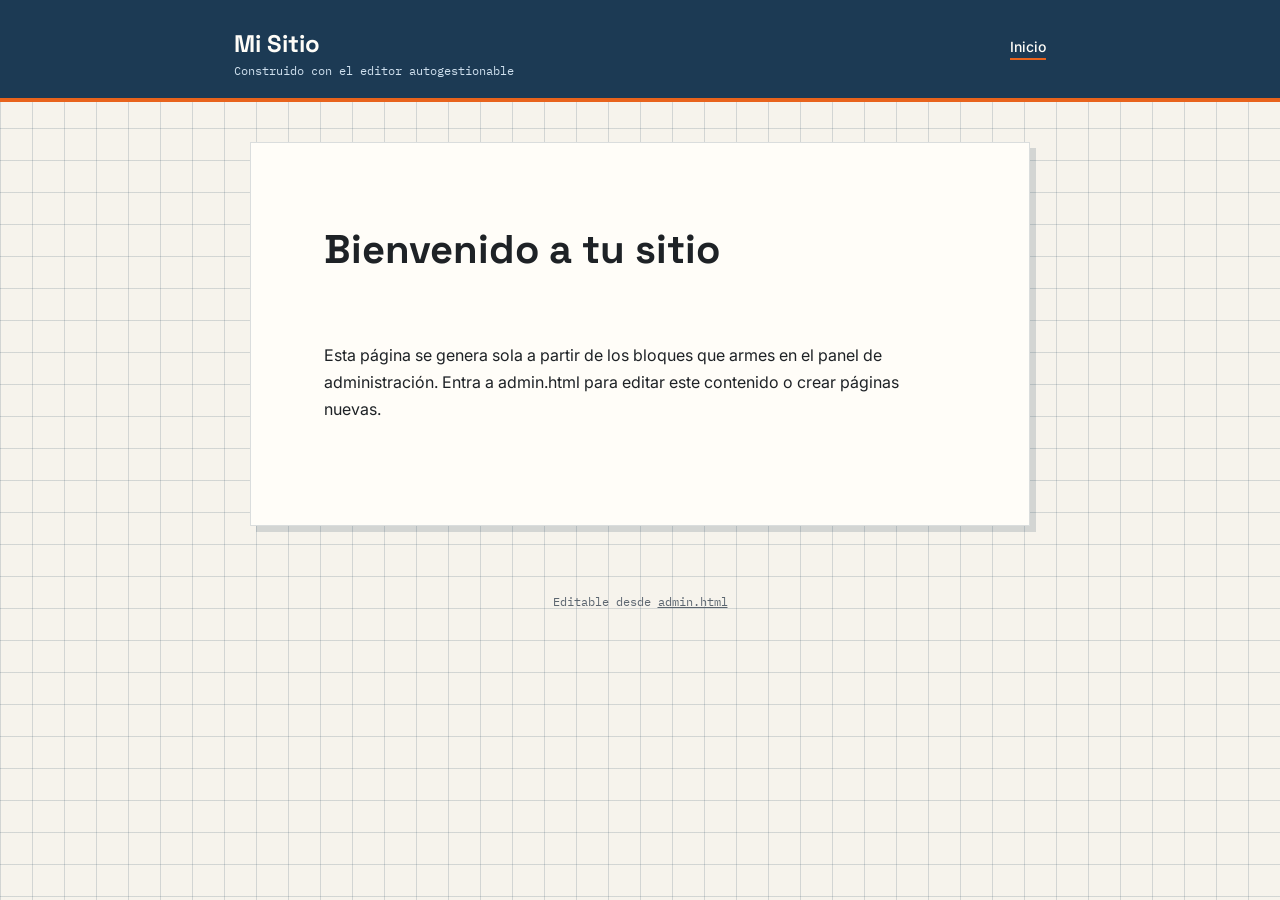
==== builder/index.html @ d3726701 "Creacion de proyecto pagina auto gestionable" ====
<!doctype html>
<html lang="es">
<head>
  <meta charset="UTF-8" />
  <meta name="viewport" content="width=device-width, initial-scale=1.0" />
  <title>Mi Sitio</title>
  <link rel="stylesheet" href="css/style.css" />
</head>
<body>
  <header class="encabezado-sitio">
    <div class="contenedor">
      <div>
        <p class="nombre-sitio" id="nombre-sitio">Mi Sitio</p>
        <p class="slogan-sitio" id="slogan-sitio"></p>
      </div>
      <nav>
        <ul class="nav-sitio" id="nav-sitio"></ul>
      </nav>
    </div>
  </header>

  <main class="pagina" id="contenido-pagina">
    <!-- Aquí se inyectan los bloques de la página actual -->
  </main>

  <p class="pie-sitio">Editable desde <a href="admin.html">admin.html</a></p>

  <script src="js/store.js"></script>
  <script src="js/render.js"></script>
  <script src="js/site.js"></script>
</body>
</html>
---- builder/css/style.css ----
/* ============================================================
   style.css
   Concepto: "mesa de dibujo / plano de construcción". El sitio
   se arma a partir de bloques, así que la estética juega con
   la idea de un plano técnico: papel, líneas de cuadrícula,
   marcas de medición y un acento tipo "naranja de obra".
   ============================================================ */

@import url("https://fonts.googleapis.com/css2?family=Space+Grotesk:wght@500;600;700&family=Inter:wght@400;500;600&family=IBM+Plex+Mono:wght@400;500&display=swap");

:root {
  --papel: #f6f3ec;
  --papel-oscuro: #ece7da;
  --plano: #1c3a54;
  --plano-claro: #2d5578;
  --tinta: #1e2226;
  --tinta-suave: #5c6670;
  --acento: #e8631c;
  --acento-oscuro: #c34f12;
  --linea: rgba(28, 58, 84, 0.16);
  --blanco: #fffdf8;

  --fuente-display: "Space Grotesk", "Segoe UI", sans-serif;
  --fuente-cuerpo: "Inter", "Segoe UI", sans-serif;
  --fuente-mono: "IBM Plex Mono", ui-monospace, monospace;
}

* {
  box-sizing: border-box;
}

html {
  scroll-behavior: smooth;
}

body {
  margin: 0;
  font-family: var(--fuente-cuerpo);
  color: var(--tinta);
  background:
    linear-gradient(90deg, var(--linea) 1px, transparent 1px) 0 0 / 32px 32px,
    linear-gradient(var(--linea) 1px, transparent 1px) 0 0 / 32px 32px,
    var(--papel);
}

a {
  color: inherit;
}

:focus-visible {
  outline: 2px solid var(--acento);
  outline-offset: 2px;
}

/* ---------- Utilidades ---------- */

.contenedor {
  max-width: 860px;
  margin: 0 auto;
  padding: 0 24px;
}

.etiqueta-tecnica {
  font-family: var(--fuente-mono);
  font-size: 12px;
  letter-spacing: 0.08em;
  text-transform: uppercase;
  color: var(--tinta-suave);
}

/* ============================================================
   SITIO PÚBLICO (index.html)
   ============================================================ */

.encabezado-sitio {
  background: var(--plano);
  color: var(--blanco);
  border-bottom: 4px solid var(--acento);
}

.encabezado-sitio .contenedor {
  display: flex;
  flex-wrap: wrap;
  align-items: baseline;
  justify-content: space-between;
  gap: 16px;
  padding-top: 28px;
  padding-bottom: 20px;
}

.nombre-sitio {
  font-family: var(--fuente-display);
  font-size: 24px;
  font-weight: 700;
  margin: 0;
}

.slogan-sitio {
  font-family: var(--fuente-mono);
  font-size: 12px;
  color: #cfe0ee;
  margin: 4px 0 0;
}

.nav-sitio {
  display: flex;
  flex-wrap: wrap;
  gap: 4px 18px;
  list-style: none;
  margin: 0;
  padding: 0;
}

.nav-sitio a {
  text-decoration: none;
  font-size: 14px;
  font-weight: 500;
  color: #dce8f2;
  padding-bottom: 3px;
  border-bottom: 2px solid transparent;
  transition: border-color 0.15s ease, color 0.15s ease;
}

.nav-sitio a:hover,
.nav-sitio a.activo {
  color: var(--blanco);
  border-bottom-color: var(--acento);
}

main.pagina {
  background: var(--blanco);
  border: 1px solid var(--linea);
  margin: 40px auto;
  padding: 48px 56px;
  max-width: 780px;
  box-shadow: 6px 6px 0 var(--linea);
}

@media (max-width: 640px) {
  main.pagina {
    padding: 32px 22px;
    margin: 24px 16px;
  }
}

.pie-sitio {
  text-align: center;
  padding: 28px 0 48px;
  font-family: var(--fuente-mono);
  font-size: 12px;
  color: var(--tinta-suave);
}

/* Bloques de contenido dentro de una página */

.bloque-titulo {
  font-family: var(--fuente-display);
  line-height: 1.2;
  margin: 0 0 16px;
}
h1.bloque-titulo {
  font-size: 40px;
}
h2.bloque-titulo {
  font-size: 28px;
  margin-top: 40px;
}
h3.bloque-titulo {
  font-size: 20px;
  margin-top: 32px;
}

.bloque-parrafo {
  font-size: 16px;
  line-height: 1.7;
  color: var(--tinta);
  margin: 0 0 18px;
}

.bloque-imagen {
  display: block;
  width: 100%;
  height: auto;
  border: 1px solid var(--linea);
  margin: 20px 0;
}
.bloque-imagen--vacia {
  padding: 40px;
  text-align: center;
  font-family: var(--fuente-mono);
  font-size: 13px;
  color: var(--tinta-suave);
  background: var(--papel-oscuro);
}

.bloque-boton {
  display: inline-block;
  background: var(--acento);
  color: var(--blanco);
  text-decoration: none;
  font-weight: 600;
  font-size: 14px;
  padding: 12px 22px;
  margin: 6px 0 20px;
  transition: background 0.15s ease;
}
.bloque-boton:hover {
  background: var(--acento-oscuro);
}

.bloque-separador {
  border: none;
  border-top: 2px dashed var(--linea);
  margin: 32px 0;
}

.bloque-lista {
  margin: 0 0 18px;
  padding-left: 22px;
  line-height: 1.8;
}

.bloque-video {
  margin: 22px 0 20px;
}

.bloque-video__marco {
  position: relative;
  overflow: hidden;
  border: 1px solid var(--linea);
  background: var(--papel-oscuro);
  aspect-ratio: 16 / 9;
  margin-bottom: 10px;
}

.bloque-video__iframe {
  width: 100%;
  height: 100%;
  border: 0;
}

.bloque-video__titulo,
.bloque-video__descripcion,
.bloque-formulario__texto {
  margin: 0 0 8px;
  color: var(--tinta-suave);
}

.bloque-galeria {
  display: grid;
  grid-template-columns: repeat(auto-fit, minmax(140px, 1fr));
  gap: 12px;
  margin: 20px 0;
}

.bloque-galeria__item {
  width: 100%;
  height: 140px;
  object-fit: cover;
  border: 1px solid var(--linea);
}

.bloque-formulario {
  border: 1px solid var(--linea);
  padding: 18px;
  background: var(--papel);
  margin: 20px 0;
}

.bloque-formulario__titulo {
  margin: 0 0 8px;
  font-family: var(--fuente-display);
  font-size: 22px;
}

.bloque-formulario__campo {
  display: flex;
  flex-direction: column;
  gap: 6px;
  margin-bottom: 12px;
  font-size: 14px;
}

.bloque-formulario__campo input,
.bloque-formulario__campo textarea {
  width: 100%;
  padding: 10px 12px;
  border: 1px solid var(--linea);
  font-family: var(--fuente-cuerpo);
  font-size: 14px;
}

.bloque-formulario__campo textarea {
  min-height: 90px;
  resize: vertical;
}

.bloque-formulario__boton {
  border: none;
  margin-top: 4px;
}

.bloque-wrapper {
  display: block;
  margin: 18px 0;
  padding: 16px;
  border: 1px solid transparent;
  border-radius: 8px;
}

.bloque-wrapper--ancho {
  max-width: 100%;
}

.bloque-wrapper--completo {
  width: 100%;
}

.bloque-cita {
  margin: 18px 0;
  padding: 18px 20px;
  border-left: 4px solid var(--acento);
  background: var(--papel);
  font-family: var(--fuente-display);
  font-size: 18px;
}

.bloque-hero {
  display: grid;
  grid-template-columns: 1.2fr 0.8fr;
  gap: 20px;
  align-items: center;
  padding: 24px;
  border: 1px solid var(--linea);
  background: var(--papel);
  margin: 18px 0;
}

.bloque-hero__contenido h2 {
  font-family: var(--fuente-display);
  font-size: 28px;
  margin: 0 0 10px;
}

.bloque-hero__contenido p {
  margin: 0 0 12px;
  line-height: 1.6;
}

.bloque-hero__imagen {
  width: 100%;
  height: 220px;
  object-fit: cover;
  border: 1px solid var(--linea);
}

.bloque-cards {
  display: grid;
  grid-template-columns: repeat(auto-fit, minmax(180px, 1fr));
  gap: 12px;
  margin: 18px 0;
}

.bloque-card {
  padding: 16px;
  border: 1px solid var(--linea);
  background: var(--papel);
}

.bloque-card h3 {
  margin: 0 0 8px;
  font-family: var(--fuente-display);
  font-size: 18px;
}

.bloque-card p {
  margin: 0 0 8px;
  line-height: 1.5;
}

.bloque-card a {
  color: var(--acento);
  font-weight: 600;
}

.bloque-testimonios {
  display: grid;
  grid-template-columns: repeat(auto-fit, minmax(220px, 1fr));
  gap: 12px;
  margin: 18px 0;
}

.bloque-testimonio {
  padding: 16px;
  border: 1px solid var(--linea);
  background: var(--papel);
}

.bloque-testimonio p {
  margin: 0 0 8px;
  font-style: italic;
}

.bloque-faq {
  display: flex;
  flex-direction: column;
  gap: 10px;
  margin: 18px 0;
}

.bloque-faq-item {
  border: 1px solid var(--linea);
  padding: 12px 14px;
  background: var(--papel);
}

.bloque-faq-item summary {
  cursor: pointer;
  font-weight: 600;
}

.bloque-faq-item p {
  margin: 8px 0 0;
  color: var(--tinta-suave);
}

.bloque-seccion {
  border: 1px solid var(--linea);
  padding: 18px;
  background: var(--papel);
  margin: 18px 0;
}

.bloque-seccion__item {
  margin-bottom: 10px;
}

.bloque-columnas {
  display: grid;
  grid-template-columns: repeat(auto-fit, minmax(180px, 1fr));
  gap: 12px;
  margin: 18px 0;
}

.bloque-columnas__col {
  padding: 14px;
  border: 1px solid var(--linea);
  background: var(--papel);
}

.bloque-cita footer {
  margin-top: 8px;
  font-family: var(--fuente-mono);
  font-size: 12px;
  color: var(--tinta-suave);
}

.estado-vacio {
  text-align: center;
  padding: 40px 0;
  color: var(--tinta-suave);
}

/* ============================================================
   PANEL DE ADMINISTRACIÓN (admin.html)
   ============================================================ */

.app-admin {
  display: grid;
  grid-template-columns: 280px 1fr;
  min-height: 100vh;
}

@media (max-width: 860px) {
  .app-admin {
    grid-template-columns: 1fr;
  }
}

.barra-admin {
  background: var(--plano);
  color: var(--blanco);
  padding: 24px 20px;
  border-right: 4px solid var(--acento);
}

.barra-admin h1 {
  font-family: var(--fuente-display);
  font-size: 18px;
  margin: 0 0 2px;
}

.barra-admin .subtitulo {
  font-family: var(--fuente-mono);
  font-size: 11px;
  color: #b9cede;
  margin: 0 0 24px;
}

.lista-paginas {
  list-style: none;
  margin: 0 0 18px;
  padding: 0;
  display: flex;
  flex-direction: column;
  gap: 4px;
}

.item-pagina {
  display: flex;
  align-items: center;
  justify-content: space-between;
  gap: 8px;
  padding: 10px 12px;
  border: 1px solid rgba(255, 255, 255, 0.14);
  background: rgba(255, 255, 255, 0.04);
  cursor: pointer;
  font-size: 14px;
}

.item-pagina:hover {
  background: rgba(255, 255, 255, 0.09);
}

.item-pagina.activo {
  border-color: var(--acento);
  background: rgba(232, 99, 28, 0.18);
}

.item-pagina .slug {
  font-family: var(--fuente-mono);
  font-size: 10px;
  color: #b9cede;
}

.boton-fantasma {
  background: transparent;
  border: 1px dashed rgba(255, 255, 255, 0.4);
  color: var(--blanco);
  font-family: var(--fuente-cuerpo);
  font-size: 13px;
  padding: 10px 12px;
  width: 100%;
  cursor: pointer;
}
.boton-fantasma:hover {
  border-color: var(--acento);
  color: var(--acento);
}

.contenido-admin {
  padding: 32px 40px;
}

.panel-configuracion {
  border: 1px solid var(--linea);
  background: var(--papel);
  padding: 18px 20px;
  margin-bottom: 24px;
}

.preview-panel {
  border: 1px solid var(--linea);
  background: var(--papel);
  padding: 12px;
  margin-bottom: 24px;
}

.preview-panel__header {
  display: flex;
  justify-content: space-between;
  align-items: center;
  margin-bottom: 10px;
  font-family: var(--fuente-mono);
  font-size: 12px;
  color: var(--tinta-suave);
}

.preview-panel iframe {
  width: 100%;
  min-height: 420px;
  border: 1px solid var(--linea);
  background: white;
}

.encabezado-editor {
  display: flex;
  flex-wrap: wrap;
  align-items: flex-end;
  justify-content: space-between;
  gap: 16px;
  margin-bottom: 24px;
  padding-bottom: 20px;
  border-bottom: 2px solid var(--linea);
}

.campo {
  margin-bottom: 14px;
}

.campo label {
  display: block;
  font-family: var(--fuente-mono);
  font-size: 11px;
  letter-spacing: 0.05em;
  text-transform: uppercase;
  color: var(--tinta-suave);
  margin-bottom: 5px;
}

.campo input,
.campo textarea,
.campo select {
  width: 100%;
  font-family: var(--fuente-cuerpo);
  font-size: 14px;
  padding: 9px 11px;
  border: 1px solid var(--linea);
  background: var(--blanco);
  color: var(--tinta);
}

.campo textarea {
  resize: vertical;
  min-height: 70px;
}

.fila-campos {
  display: flex;
  gap: 14px;
  flex-wrap: wrap;
}
.fila-campos .campo {
  flex: 1;
  min-width: 180px;
}

.boton-primario,
.boton-secundario,
.boton-peligro {
  font-family: var(--fuente-cuerpo);
  font-size: 13px;
  font-weight: 600;
  padding: 9px 16px;
  border: none;
  cursor: pointer;
}
.boton-primario {
  background: var(--acento);
  color: var(--blanco);
}
.boton-primario:hover {
  background: var(--acento-oscuro);
}
.boton-secundario {
  background: var(--blanco);
  color: var(--plano);
  border: 1px solid var(--linea);
}
.boton-secundario:hover {
  border-color: var(--plano);
}
.boton-peligro {
  background: var(--blanco);
  color: #b3261e;
  border: 1px solid rgba(179, 38, 30, 0.35);
}
.boton-peligro:hover {
  background: rgba(179, 38, 30, 0.08);
}

.paleta-bloques {
  display: flex;
  flex-wrap: wrap;
  gap: 8px;
  margin: 18px 0 28px;
}

.chip-bloque {
  font-family: var(--fuente-mono);
  font-size: 12px;
  padding: 8px 12px;
  border: 1px dashed var(--plano-claro);
  color: var(--plano);
  background: var(--papel-oscuro);
  cursor: pointer;
}
.chip-bloque:hover {
  background: var(--plano);
  color: var(--blanco);
  border-style: solid;
}

.lista-bloques {
  display: flex;
  flex-direction: column;
  gap: 14px;
}

.tarjeta-bloque {
  border: 1px solid var(--linea);
  background: var(--blanco);
  padding: 16px 18px;
  position: relative;
}

.tarjeta-bloque .cabecera-bloque {
  display: flex;
  align-items: center;
  justify-content: space-between;
  margin-bottom: 12px;
}

.sello-tipo {
  font-family: var(--fuente-mono);
  font-size: 11px;
  letter-spacing: 0.06em;
  text-transform: uppercase;
  color: var(--acento-oscuro);
  border: 1px solid var(--acento);
  padding: 2px 8px;
}

.acciones-bloque {
  display: flex;
  gap: 6px;
}

.acciones-bloque button {
  background: none;
  border: 1px solid var(--linea);
  width: 28px;
  height: 28px;
  cursor: pointer;
  font-size: 13px;
  line-height: 1;
}
.acciones-bloque button:hover {
  border-color: var(--plano);
}

.lista-items-editor {
  display: flex;
  flex-direction: column;
  gap: 6px;
}
.lista-items-editor .fila-item {
  display: flex;
  gap: 6px;
}
.lista-items-editor input {
  flex: 1;
}

.aviso {
  font-family: var(--fuente-mono);
  font-size: 12px;
  background: var(--papel-oscuro);
  border-left: 3px solid var(--acento);
  padding: 10px 14px;
  margin-bottom: 20px;
}

.enlace-previa {
  font-family: var(--fuente-mono);
  font-size: 12px;
  text-decoration: none;
  color: var(--plano-claro);
  border-bottom: 1px dashed var(--plano-claro);
}
.enlace-previa:hover {
  color: var(--acento);
  border-color: var(--acento);
}
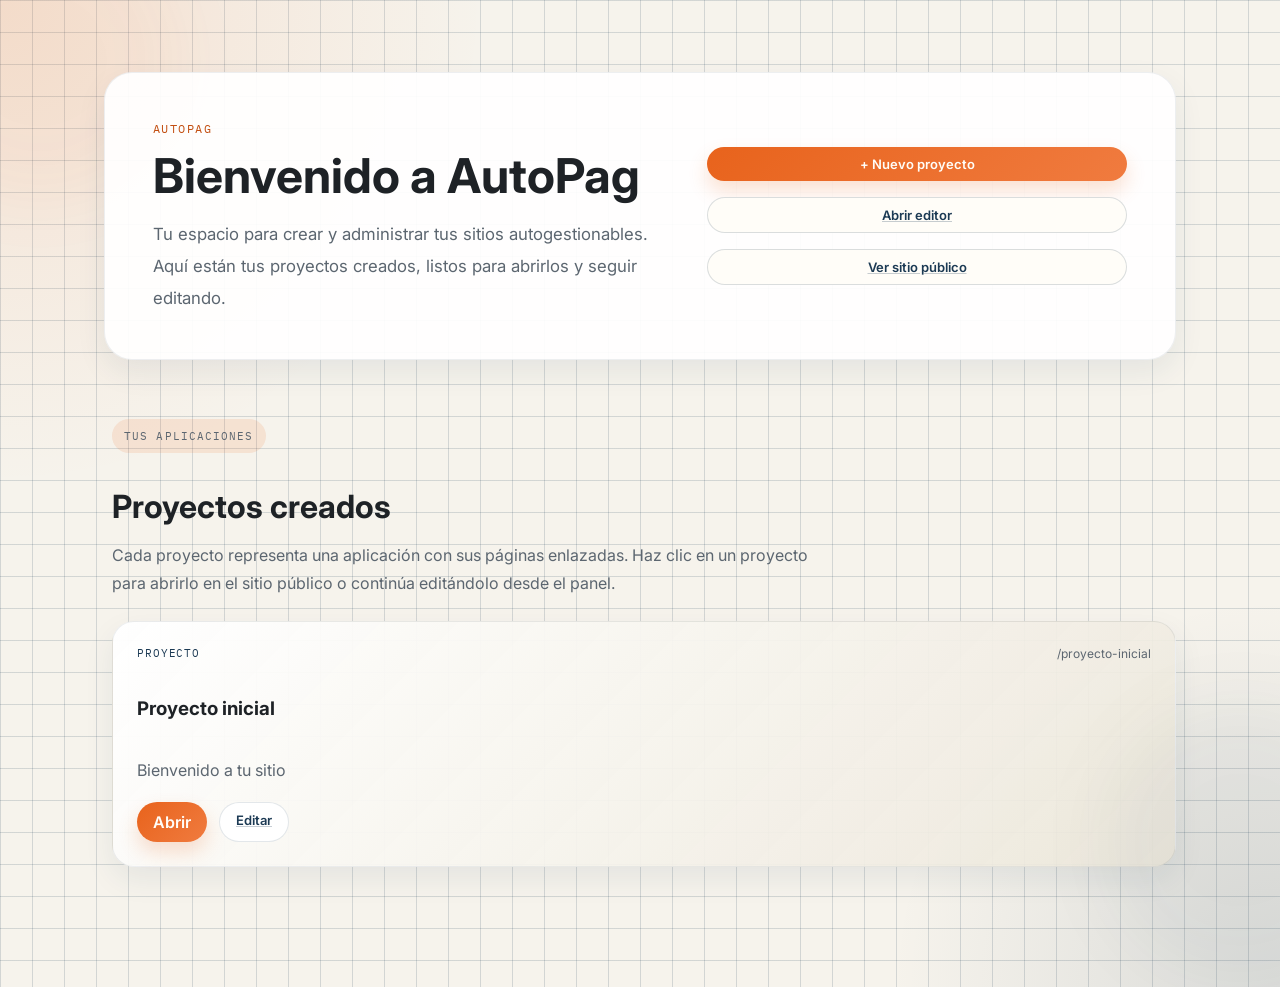
==== commit 3e7add16: "dañe todo w" ====
--- a/builder/index.html
+++ b/builder/index.html
@@ -3,30 +3,35 @@
 <head>
   <meta charset="UTF-8" />
   <meta name="viewport" content="width=device-width, initial-scale=1.0" />
-  <title>Mi Sitio</title>
+  <title>AutoPag — Bienvenido</title>
   <link rel="stylesheet" href="css/style.css" />
 </head>
 <body>
-  <header class="encabezado-sitio">
-    <div class="contenedor">
-      <div>
-        <p class="nombre-sitio" id="nombre-sitio">Mi Sitio</p>
-        <p class="slogan-sitio" id="slogan-sitio"></p>
+  <main class="landing-shell">
+    <section class="landing-header">
+      <div class="landing-brand">
+        <span class="landing-pretitle">AutoPag</span>
+        <h1>Bienvenido a AutoPag</h1>
+        <p>Tu espacio para crear y administrar tus sitios autogestionables. Aquí están tus proyectos creados, listos para abrirlos y seguir editando.</p>
       </div>
-      <nav>
-        <ul class="nav-sitio" id="nav-sitio"></ul>
-      </nav>
-    </div>
-  </header>
+      <div class="landing-actions">
+        <button class="boton-primario" id="btn-crear-proyecto">+ Nuevo proyecto</button>
+        <a class="boton-secundario" href="admin.html">Abrir editor</a>
+        <a class="boton-secundario" href="app.html">Ver sitio público</a>
+      </div>
+    </section>
 
-  <main class="pagina" id="contenido-pagina">
-    <!-- Aquí se inyectan los bloques de la página actual -->
+    <section class="landing-proyectos">
+      <div class="landing-proyectos__intro">
+        <p class="dashboard-badge">Tus aplicaciones</p>
+        <h2>Proyectos creados</h2>
+        <p>Cada proyecto representa una aplicación con sus páginas enlazadas. Haz clic en un proyecto para abrirlo en el sitio público o continúa editándolo desde el panel.</p>
+      </div>
+      <div id="landing-grilla" class="dashboard-grilla"></div>
+    </section>
   </main>
 
-  <p class="pie-sitio">Editable desde <a href="admin.html">admin.html</a></p>
-
   <script src="js/store.js"></script>
-  <script src="js/render.js"></script>
-  <script src="js/site.js"></script>
+  <script src="js/landing.js"></script>
 </body>
 </html>
--- a/builder/css/style.css
+++ b/builder/css/style.css
@@ -19,6 +19,9 @@
   --acento-oscuro: #c34f12;
   --linea: rgba(28, 58, 84, 0.16);
   --blanco: #fffdf8;
+  --sombra-suave: 0 20px 55px rgba(28, 58, 84, 0.12);
+  --sombra-card: 0 12px 30px rgba(28, 58, 84, 0.08);
+  --transicion: 220ms ease;
 
   --fuente-display: "Space Grotesk", "Segoe UI", sans-serif;
   --fuente-cuerpo: "Inter", "Segoe UI", sans-serif;
@@ -38,13 +41,47 @@
   font-family: var(--fuente-cuerpo);
   color: var(--tinta);
   background:
+    radial-gradient(circle at top left, rgba(232, 99, 28, 0.12), transparent 30%),
+    radial-gradient(circle at bottom right, rgba(28, 58, 84, 0.12), transparent 24%),
     linear-gradient(90deg, var(--linea) 1px, transparent 1px) 0 0 / 32px 32px,
     linear-gradient(var(--linea) 1px, transparent 1px) 0 0 / 32px 32px,
     var(--papel);
+  position: relative;
+  overflow-x: hidden;
+}
+
+body::before,
+body::after {
+  content: "";
+  position: fixed;
+  inset: auto;
+  width: 280px;
+  height: 280px;
+  border-radius: 50%;
+  filter: blur(40px);
+  opacity: 0.28;
+  pointer-events: none;
+  z-index: 0;
+  animation: floatBlob 10s ease-in-out infinite alternate;
+}
+
+body::before {
+  top: -80px;
+  left: -100px;
+  background: rgba(232, 99, 28, 0.16);
+}
+
+body::after {
+  right: -100px;
+  bottom: -80px;
+  background: rgba(28, 58, 84, 0.16);
+  animation-duration: 13s;
 }
 
 a {
   color: inherit;
+  text-decoration-color: rgba(28, 58, 84, 0.25);
+  transition: color var(--transicion), opacity var(--transicion);
 }
 
 :focus-visible {
@@ -52,12 +89,24 @@
   outline-offset: 2px;
 }
 
+@keyframes floatBlob {
+  from { transform: translate3d(0, 0, 0) scale(1); }
+  to { transform: translate3d(16px, 18px, 0) scale(1.06); }
+}
+
+@keyframes fadeInUp {
+  from { opacity: 0; transform: translateY(12px); }
+  to { opacity: 1; transform: translateY(0); }
+}
+
 /* ---------- Utilidades ---------- */
 
 .contenedor {
-  max-width: 860px;
+  max-width: 920px;
   margin: 0 auto;
   padding: 0 24px;
+  position: relative;
+  z-index: 1;
 }
 
 .etiqueta-tecnica {
@@ -73,9 +122,13 @@
    ============================================================ */
 
 .encabezado-sitio {
-  background: var(--plano);
+  background: linear-gradient(135deg, var(--plano) 0%, #274a67 100%);
   color: var(--blanco);
   border-bottom: 4px solid var(--acento);
+  box-shadow: var(--sombra-suave);
+  position: sticky;
+  top: 0;
+  z-index: 5;
 }
 
 .encabezado-sitio .contenedor {
@@ -128,18 +181,273 @@
 }
 
 main.pagina {
-  background: var(--blanco);
-  border: 1px solid var(--linea);
+  background: rgba(255, 253, 248, 0.95);
+  border: 1px solid rgba(28, 58, 84, 0.1);
   margin: 40px auto;
   padding: 48px 56px;
-  max-width: 780px;
-  box-shadow: 6px 6px 0 var(--linea);
+  max-width: 860px;
+  box-shadow: var(--sombra-card);
+  border-radius: 22px;
+  -webkit-backdrop-filter: blur(8px);
+  backdrop-filter: blur(8px);
+  animation: fadeInUp 500ms ease both;
+}
+
+.dashboard-hero {
+  display: grid;
+  grid-template-columns: minmax(0, 1fr) minmax(200px, 320px);
+  gap: 32px;
+  align-items: center;
+  padding: 42px 48px;
+  border: 1px solid rgba(28, 58, 84, 0.08);
+  border-radius: 24px;
+  background: linear-gradient(135deg, rgba(255,255,255,0.96), rgba(236,231,218,0.95));
+  box-shadow: var(--sombra-card);
+  margin-bottom: 28px;
+}
+
+.dashboard-badge {
+  display: inline-flex;
+  align-items: center;
+  gap: 6px;
+  font-family: var(--fuente-mono);
+  font-size: 11px;
+  letter-spacing: 0.1em;
+  text-transform: uppercase;
+  color: var(--acento-oscuro);
+  background: rgba(232, 99, 28, 0.12);
+  padding: 8px 12px;
+  border-radius: 999px;
+  margin-bottom: 18px;
+}
+
+.dashboard-hero h1 {
+  font-size: 42px;
+  line-height: 1.05;
+  margin: 0 0 14px;
+}
+
+.dashboard-descripcion {
+  max-width: 640px;
+  margin: 0;
+  line-height: 1.8;
+  color: var(--tinta-suave);
+}
+
+.dashboard-resumen {
+  display: grid;
+  gap: 18px;
+}
+
+.dashboard-resumen__item {
+  padding: 18px 20px;
+  border-radius: 18px;
+  background: rgba(255, 255, 255, 0.9);
+  border: 1px solid rgba(28, 58, 84, 0.08);
+  text-align: center;
+  box-shadow: 0 16px 34px rgba(28, 58, 84, 0.06);
+}
+
+.dashboard-resumen__item span {
+  display: block;
+  font-size: 36px;
+  font-weight: 700;
+  margin-bottom: 4px;
+  color: var(--plano);
+}
+
+.dashboard-resumen__item p {
+  margin: 0;
+  color: var(--tinta-suave);
+}
+
+.dashboard-grilla {
+  display: grid;
+  grid-template-columns: repeat(auto-fit, minmax(240px, 1fr));
+  gap: 20px;
+}
+
+.dashboard-tarjeta {
+  padding: 24px;
+  border-radius: 22px;
+  background: linear-gradient(135deg, rgba(255,255,255,0.97), rgba(236,231,218,0.9));
+  border: 1px solid rgba(28, 58, 84, 0.08);
+  box-shadow: var(--sombra-card);
+  display: grid;
+  gap: 12px;
+  transition: transform var(--transicion), box-shadow var(--transicion), border-color var(--transicion);
+}
+
+.dashboard-tarjeta:hover {
+  transform: translateY(-4px);
+  box-shadow: 0 22px 48px rgba(28, 58, 84, 0.12);
+  border-color: rgba(28, 58, 84, 0.18);
+}
+
+.dashboard-tarjeta__cabecera {
+  display: flex;
+  justify-content: space-between;
+  gap: 10px;
+  align-items: center;
+}
+
+.dashboard-tarjeta__tipo {
+  font-family: var(--fuente-mono);
+  font-size: 11px;
+  color: var(--plano);
+  text-transform: uppercase;
+  letter-spacing: 0.08em;
+}
+
+.dashboard-tarjeta__slug {
+  font-size: 12px;
+  color: var(--tinta-suave);
+}
+
+.dashboard-tarjeta h2 {
+  font-size: 22px;
+  margin: 0;
+}
+
+.dashboard-tarjeta p {
+  margin: 0;
+  color: var(--tinta-suave);
+  line-height: 1.7;
+}
+
+.dashboard-tarjeta__accion {
+  display: inline-flex;
+  justify-content: center;
+  align-items: center;
+  width: fit-content;
+  padding: 10px 16px;
+  border-radius: 999px;
+  background: linear-gradient(135deg, var(--acento) 0%, #f07b3f 100%);
+  color: var(--blanco);
+  text-decoration: none;
+  font-weight: 600;
+  box-shadow: 0 10px 20px rgba(232, 99, 28, 0.2);
+  transition: transform var(--transicion), box-shadow var(--transicion);
+}
+
+.dashboard-tarjeta__accion:hover {
+  transform: translateY(-2px);
+  box-shadow: 0 14px 24px rgba(232, 99, 28, 0.24);
+}
+
+@media (max-width: 860px) {
+  .dashboard-hero {
+    grid-template-columns: 1fr;
+  }
+}
+
+.landing-shell {
+  max-width: 1120px;
+  margin: 0 auto;
+  padding: 72px 24px 120px;
+}
+
+.landing-header {
+  display: grid;
+  grid-template-columns: minmax(0, 1.5fr) minmax(260px, 420px);
+  gap: 32px;
+  align-items: center;
+  margin-bottom: 48px;
+  padding: 44px 48px;
+  background: rgba(255, 255, 255, 0.92);
+  border: 1px solid rgba(28, 58, 84, 0.08);
+  border-radius: 28px;
+  box-shadow: var(--sombra-card);
+  animation: fadeInUp 500ms ease both;
+}
+
+.landing-brand {
+  max-width: 700px;
+}
+
+.landing-pretitle {
+  display: inline-block;
+  font-family: var(--fuente-mono);
+  font-size: 12px;
+  letter-spacing: 0.12em;
+  text-transform: uppercase;
+  color: var(--acento-oscuro);
+  margin-bottom: 16px;
+}
+
+.landing-header h1 {
+  margin: 0 0 18px;
+  font-size: clamp(3rem, 3.5vw, 4.2rem);
+  line-height: 1.02;
+}
+
+.landing-header p {
+  margin: 0;
+  font-size: 1.05rem;
+  color: var(--tinta-suave);
+  line-height: 1.9;
+}
+
+.landing-actions {
+  display: flex;
+  flex-direction: column;
+  gap: 16px;
+}
+
+.landing-actions .boton-primario,
+.landing-actions .boton-secundario {
+  width: 100%;
+  text-align: center;
+}
+
+.landing-proyectos {
+  padding: 0 0 0 8px;
+}
+
+.landing-proyectos__intro {
+  margin-bottom: 24px;
+}
+
+.landing-proyectos__intro h2 {
+  margin: 16px 0 10px;
+  font-size: 2rem;
+}
+
+.landing-proyectos__intro p {
+  max-width: 720px;
+  color: var(--tinta-suave);
+  line-height: 1.7;
+}
+
+.landing-tarjeta {
+  display: grid;
+  gap: 18px;
+}
+
+.landing-tarjeta__acciones {
+  display: flex;
+  gap: 12px;
+  flex-wrap: wrap;
+}
+
+.landing-tarjeta__acciones .boton-secundario {
+  background: rgba(255, 255, 255, 0.95);
+  border: 1px solid rgba(28, 58, 84, 0.12);
+}
+
+@media (max-width: 920px) {
+  .landing-header {
+    grid-template-columns: 1fr;
+  }
 }
 
 @media (max-width: 640px) {
-  main.pagina {
-    padding: 32px 22px;
-    margin: 24px 16px;
+  .landing-shell {
+    padding: 32px 16px 80px;
+  }
+
+  .landing-header {
+    padding: 28px 22px;
   }
 }
 
@@ -195,17 +503,21 @@
 
 .bloque-boton {
   display: inline-block;
-  background: var(--acento);
+  background: linear-gradient(135deg, var(--acento) 0%, #f07b3f 100%);
   color: var(--blanco);
   text-decoration: none;
   font-weight: 600;
   font-size: 14px;
   padding: 12px 22px;
   margin: 6px 0 20px;
-  transition: background 0.15s ease;
+  border-radius: 999px;
+  box-shadow: 0 8px 18px rgba(232, 99, 28, 0.2);
+  transition: transform var(--transicion), box-shadow var(--transicion), background var(--transicion);
 }
 .bloque-boton:hover {
-  background: var(--acento-oscuro);
+  background: linear-gradient(135deg, var(--acento-oscuro) 0%, #e86b2e 100%);
+  transform: translateY(-2px);
+  box-shadow: 0 12px 24px rgba(232, 99, 28, 0.24);
 }
 
 .bloque-separador {
@@ -305,7 +617,13 @@
   margin: 18px 0;
   padding: 16px;
   border: 1px solid transparent;
-  border-radius: 8px;
+  border-radius: 14px;
+  transition: transform var(--transicion), box-shadow var(--transicion), background var(--transicion);
+}
+
+.bloque-wrapper:hover {
+  transform: translateY(-2px);
+  box-shadow: var(--sombra-card);
 }
 
 .bloque-wrapper--ancho {
@@ -332,8 +650,10 @@
   align-items: center;
   padding: 24px;
   border: 1px solid var(--linea);
-  background: var(--papel);
+  background: linear-gradient(145deg, rgba(255,255,255,0.95), rgba(236,231,218,0.95));
   margin: 18px 0;
+  border-radius: 18px;
+  box-shadow: var(--sombra-card);
 }
 
 .bloque-hero__contenido h2 {
@@ -364,7 +684,15 @@
 .bloque-card {
   padding: 16px;
   border: 1px solid var(--linea);
-  background: var(--papel);
+  background: linear-gradient(145deg, var(--blanco), rgba(236,231,218,0.9));
+  border-radius: 14px;
+  box-shadow: var(--sombra-card);
+  transition: transform var(--transicion), box-shadow var(--transicion);
+}
+
+.bloque-card:hover {
+  transform: translateY(-3px);
+  box-shadow: 0 16px 36px rgba(28, 58, 84, 0.12);
 }
 
 .bloque-card h3 {
@@ -467,8 +795,9 @@
 
 .app-admin {
   display: grid;
-  grid-template-columns: 280px 1fr;
+  grid-template-columns: 300px 1fr;
   min-height: 100vh;
+  background: linear-gradient(90deg, rgba(28,58,84,0.04), rgba(232,99,28,0.04));
 }
 
 @media (max-width: 860px) {
@@ -478,10 +807,11 @@
 }
 
 .barra-admin {
-  background: var(--plano);
+  background: linear-gradient(180deg, var(--plano) 0%, #214967 100%);
   color: var(--blanco);
   padding: 24px 20px;
   border-right: 4px solid var(--acento);
+  box-shadow: 12px 0 30px rgba(28, 58, 84, 0.18);
 }
 
 .barra-admin h1 {
@@ -550,20 +880,26 @@
 
 .contenido-admin {
   padding: 32px 40px;
+  position: relative;
+  z-index: 1;
 }
 
 .panel-configuracion {
-  border: 1px solid var(--linea);
-  background: var(--papel);
+  border: 1px solid rgba(28, 58, 84, 0.1);
+  background: rgba(255, 253, 248, 0.95);
   padding: 18px 20px;
   margin-bottom: 24px;
+  border-radius: 18px;
+  box-shadow: var(--sombra-card);
 }
 
 .preview-panel {
-  border: 1px solid var(--linea);
-  background: var(--papel);
+  border: 1px solid rgba(28, 58, 84, 0.1);
+  background: rgba(255, 253, 248, 0.95);
   padding: 12px;
   margin-bottom: 24px;
+  border-radius: 18px;
+  box-shadow: var(--sombra-card);
 }
 
 .preview-panel__header {
@@ -644,13 +980,21 @@
   padding: 9px 16px;
   border: none;
   cursor: pointer;
+  border-radius: 999px;
+  transition: transform var(--transicion), box-shadow var(--transicion), background var(--transicion);
+}
+.boton-primario:hover,
+.boton-secundario:hover,
+.boton-peligro:hover {
+  transform: translateY(-1px);
 }
 .boton-primario {
-  background: var(--acento);
+  background: linear-gradient(135deg, var(--acento) 0%, #f07b3f 100%);
   color: var(--blanco);
+  box-shadow: 0 10px 20px rgba(232, 99, 28, 0.2);
 }
 .boton-primario:hover {
-  background: var(--acento-oscuro);
+  background: linear-gradient(135deg, var(--acento-oscuro) 0%, #e86b2e 100%);
 }
 .boton-secundario {
   background: var(--blanco);
@@ -682,13 +1026,17 @@
   padding: 8px 12px;
   border: 1px dashed var(--plano-claro);
   color: var(--plano);
-  background: var(--papel-oscuro);
+  background: linear-gradient(145deg, var(--papel-oscuro), #f7efe1);
   cursor: pointer;
+  border-radius: 999px;
+  transition: transform var(--transicion), box-shadow var(--transicion), background var(--transicion);
 }
 .chip-bloque:hover {
-  background: var(--plano);
+  background: linear-gradient(135deg, var(--plano) 0%, var(--plano-claro) 100%);
   color: var(--blanco);
   border-style: solid;
+  transform: translateY(-1px);
+  box-shadow: 0 10px 16px rgba(28, 58, 84, 0.16);
 }
 
 .lista-bloques {
@@ -698,10 +1046,12 @@
 }
 
 .tarjeta-bloque {
-  border: 1px solid var(--linea);
-  background: var(--blanco);
+  border: 1px solid rgba(28, 58, 84, 0.12);
+  background: linear-gradient(145deg, var(--blanco), rgba(244, 239, 229, 0.95));
   padding: 16px 18px;
   position: relative;
+  border-radius: 16px;
+  box-shadow: 0 10px 22px rgba(28, 58, 84, 0.06);
 }
 
 .tarjeta-bloque .cabecera-bloque {
@@ -709,6 +1059,30 @@
   align-items: center;
   justify-content: space-between;
   margin-bottom: 12px;
+}
+
+.tarjeta-bloque .cabecera-bloque__titulo {
+  display: flex;
+  align-items: center;
+  gap: 8px;
+}
+
+.tarjeta-bloque .drag-handle {
+  cursor: grab;
+  color: var(--tinta-suave);
+  font-size: 16px;
+  -webkit-user-select: none;
+  user-select: none;
+}
+
+.tarjeta-bloque--arrastrando {
+  opacity: 0.6;
+  border-style: dashed;
+}
+
+.tarjeta-bloque--destino {
+  border-color: var(--acento);
+  box-shadow: 0 0 0 2px rgba(232, 99, 28, 0.15);
 }
 
 .sello-tipo {
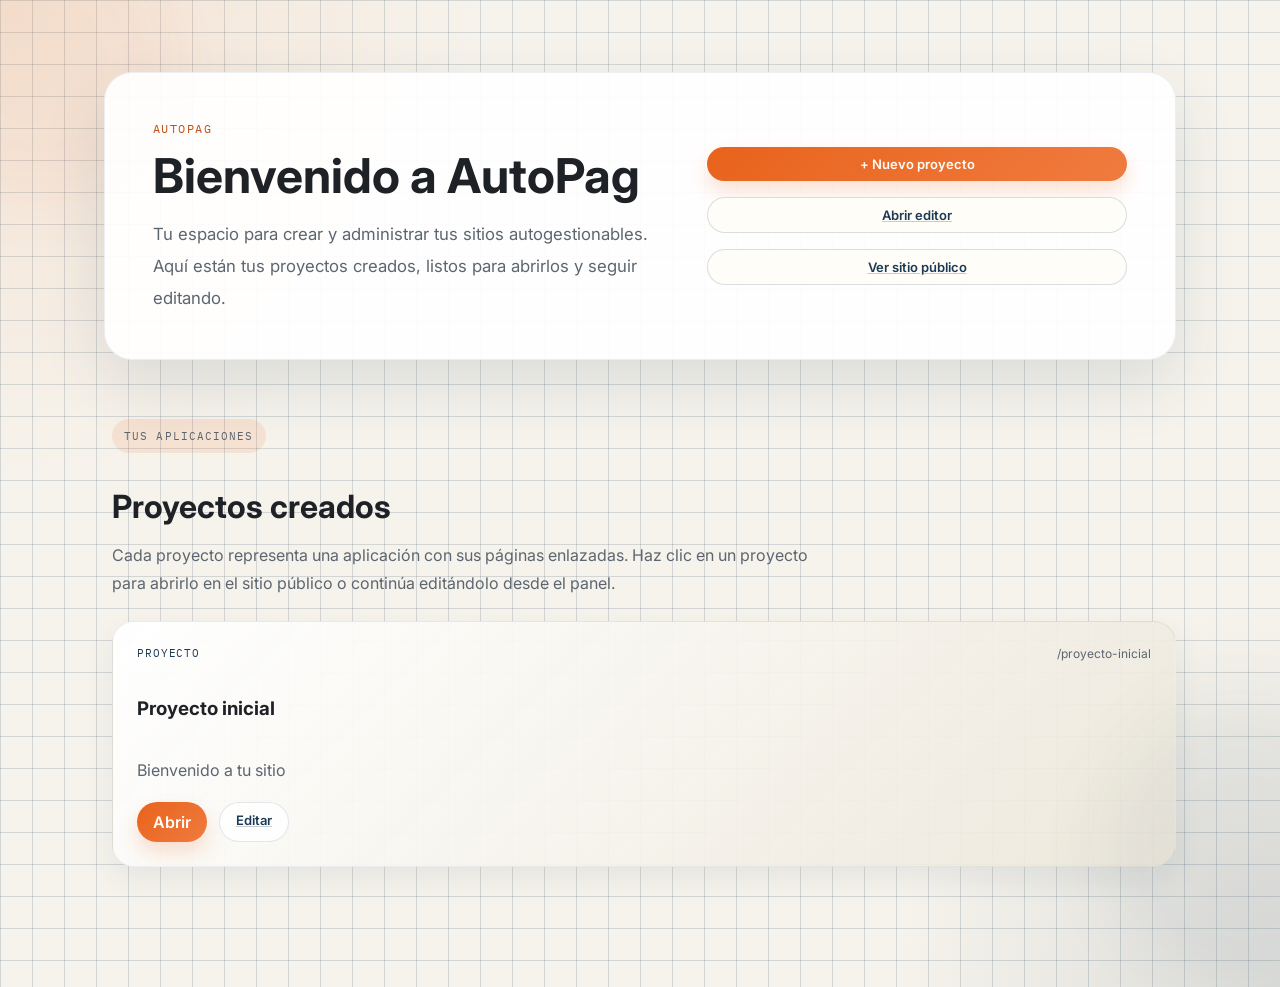
==== commit e5e0be42: "arreglando un poquitirn la estetica" ====
--- a/builder/index.html
+++ b/builder/index.html
@@ -33,5 +33,6 @@
 
   <script src="js/store.js"></script>
   <script src="js/landing.js"></script>
+  <script src="js/motion.js"></script>
 </body>
 </html>
--- a/builder/css/style.css
+++ b/builder/css/style.css
@@ -185,7 +185,8 @@
   border: 1px solid rgba(28, 58, 84, 0.1);
   margin: 40px auto;
   padding: 48px 56px;
-  max-width: 860px;
+  width: 100%;
+  max-width: var(--ancho-pagina, 860px);
   box-shadow: var(--sombra-card);
   border-radius: 22px;
   -webkit-backdrop-filter: blur(8px);
@@ -1146,3 +1147,115 @@
   color: var(--acento);
   border-color: var(--acento);
 }
+
+/* ---------- Pulido visual y movimiento ---------- */
+
+:root {
+  --transicion: 260ms cubic-bezier(.2,.8,.2,1);
+  --transicion-larga: 560ms cubic-bezier(.16,1,.3,1);
+}
+
+html { scroll-padding-top: 118px; }
+::selection { background: rgba(232, 99, 28, .24); color: var(--plano); }
+::-webkit-scrollbar { width: 12px; height: 12px; }
+::-webkit-scrollbar-track { background: var(--papel); }
+::-webkit-scrollbar-thumb { background: rgba(28, 58, 84, .38); border: 3px solid var(--papel); border-radius: 99px; }
+::-webkit-scrollbar-thumb:hover { background: var(--acento); }
+
+button, input, textarea, select { -webkit-tap-highlight-color: transparent; }
+button:active, .boton-primario:active, .boton-secundario:active, .dashboard-tarjeta__accion:active, .bloque-boton:active { transform: translateY(1px) scale(.98); }
+
+@keyframes brillo-pagina {
+  0%, 100% { transform: translateX(-130%) skewX(-16deg); }
+  50% { transform: translateX(270%) skewX(-16deg); }
+}
+
+@keyframes pulso-boton {
+  0%, 100% { box-shadow: 0 10px 22px rgba(232, 99, 28, .18); }
+  50% { box-shadow: 0 16px 32px rgba(232, 99, 28, .34); }
+}
+
+.progreso-scroll {
+  position: fixed;
+  inset: 0 auto auto 0;
+  z-index: 100;
+  width: 100%;
+  height: 4px;
+  transform: scaleX(0);
+  transform-origin: left;
+  background: linear-gradient(90deg, var(--acento), #ffb06f, var(--acento));
+  box-shadow: 0 2px 12px rgba(232, 99, 28, .42);
+  transition: transform 100ms linear;
+}
+
+.revelar { opacity: 0; transform: translateY(18px) scale(.985); transition: opacity var(--transicion-larga) var(--retraso-revelar, 0ms), transform var(--transicion-larga) var(--retraso-revelar, 0ms); }
+.revelar--visible { opacity: 1; transform: none; }
+
+.dashboard-hero,
+.landing-header { position: relative; overflow: hidden; box-shadow: 0 24px 64px rgba(28,58,84,.12); }
+.dashboard-hero::after,
+.landing-header::after { content: ""; position: absolute; inset: 0 auto 0 -25%; width: 18%; background: linear-gradient(90deg, transparent, rgba(255,255,255,.5), transparent); pointer-events: none; animation: brillo-pagina 9s ease-in-out infinite; }
+
+.encabezado-sitio { -webkit-backdrop-filter: blur(14px); backdrop-filter: blur(14px); }
+.nav-sitio a { padding: 7px 2px; }
+main.pagina { box-shadow: 0 28px 70px rgba(28,58,84,.13); }
+
+.dashboard-tarjeta { position: relative; overflow: hidden; }
+.dashboard-tarjeta:hover { transform: translateY(-7px); box-shadow: 0 28px 56px rgba(28,58,84,.16); }
+.landing-header { animation-duration: 700ms; }
+
+.bloque-imagen { border-radius: 14px; box-shadow: 0 14px 30px rgba(28,58,84,.12); }
+.bloque-video__marco { border-radius: 16px; box-shadow: 0 14px 30px rgba(28,58,84,.12); }
+.bloque-galeria__item { border-radius: 12px; transition: transform var(--transicion), box-shadow var(--transicion); }
+.bloque-galeria__item:hover { transform: scale(1.035); box-shadow: 0 14px 26px rgba(28,58,84,.18); }
+.bloque-formulario { border-radius: 18px; box-shadow: 0 14px 30px rgba(28,58,84,.07); }
+.bloque-formulario__campo input:focus,
+.bloque-formulario__campo textarea:focus,
+.campo input:focus,
+.campo textarea:focus,
+.campo select:focus { outline: none; border-color: var(--acento); box-shadow: 0 0 0 4px rgba(232,99,28,.12); }
+.bloque-wrapper:hover { transform: translateY(-3px); box-shadow: 0 18px 38px rgba(28,58,84,.1); }
+.bloque-cita { border-radius: 0 16px 16px 0; }
+.bloque-testimonio { border-radius: 14px; box-shadow: 0 10px 24px rgba(28,58,84,.06); }
+.bloque-faq-item { border-radius: 12px; transition: border-color var(--transicion), transform var(--transicion), box-shadow var(--transicion); }
+.bloque-faq-item[open] { border-color: var(--acento); box-shadow: 0 12px 24px rgba(28,58,84,.08); }
+
+.barra-admin { position: sticky; top: 0; height: 100vh; overflow-y: auto; }
+.item-pagina { border-radius: 10px; transition: transform var(--transicion), background var(--transicion), border-color var(--transicion); }
+.item-pagina:hover { transform: translateX(3px); }
+.boton-fantasma { border-radius: 10px; transition: transform var(--transicion), border-color var(--transicion), color var(--transicion), background var(--transicion); }
+.boton-fantasma:hover { transform: translateY(-2px); background: rgba(255,255,255,.06); }
+.preview-panel { overflow: hidden; }
+.preview-panel iframe { border-radius: 12px; transition: opacity var(--transicion), transform var(--transicion); }
+.campo input, .campo textarea, .campo select { border-radius: 9px; transition: border-color var(--transicion), box-shadow var(--transicion), background var(--transicion); }
+.boton-primario:hover { animation: pulso-boton 1.8s ease-in-out infinite; }
+.tarjeta-bloque { transition: transform var(--transicion), box-shadow var(--transicion), border-color var(--transicion); }
+.tarjeta-bloque:hover { transform: translateY(-3px); box-shadow: 0 18px 35px rgba(28,58,84,.11); border-color: rgba(28,58,84,.25); }
+.sello-tipo, .acciones-bloque button { border-radius: 999px; }
+.acciones-bloque button { transition: transform var(--transicion), border-color var(--transicion), background var(--transicion); }
+.acciones-bloque button:hover { transform: translateY(-1px); background: rgba(28,58,84,.06); }
+.aviso { border-radius: 0 12px 12px 0; }
+
+@media (max-width: 860px) {
+  .barra-admin { position: relative; height: auto; overflow: visible; border-right: 0; border-bottom: 4px solid var(--acento); }
+  .contenido-admin { padding: 24px 18px 48px; }
+  main.pagina { margin: 24px 16px; width: auto; padding: 30px 22px; }
+  .encabezado-sitio .contenedor { padding-top: 18px; padding-bottom: 14px; }
+  .nav-sitio { gap: 2px 13px; }
+}
+
+@media (max-width: 600px) {
+  .landing-header h1 { font-size: clamp(2.4rem, 13vw, 3.4rem); }
+  .dashboard-hero { padding: 30px 24px; }
+  .dashboard-hero h1 { font-size: 34px; }
+  .dashboard-tarjeta { padding: 20px; }
+  .bloque-hero { grid-template-columns: 1fr; padding: 20px; }
+  .bloque-hero__imagen { height: 180px; }
+  .preview-panel iframe { min-height: 330px; }
+}
+
+@media (prefers-reduced-motion: reduce) {
+  html { scroll-behavior: auto; }
+  *, *::before, *::after { animation-duration: .01ms !important; animation-iteration-count: 1 !important; transition-duration: .01ms !important; scroll-behavior: auto !important; }
+  .revelar { opacity: 1; transform: none; }
+}
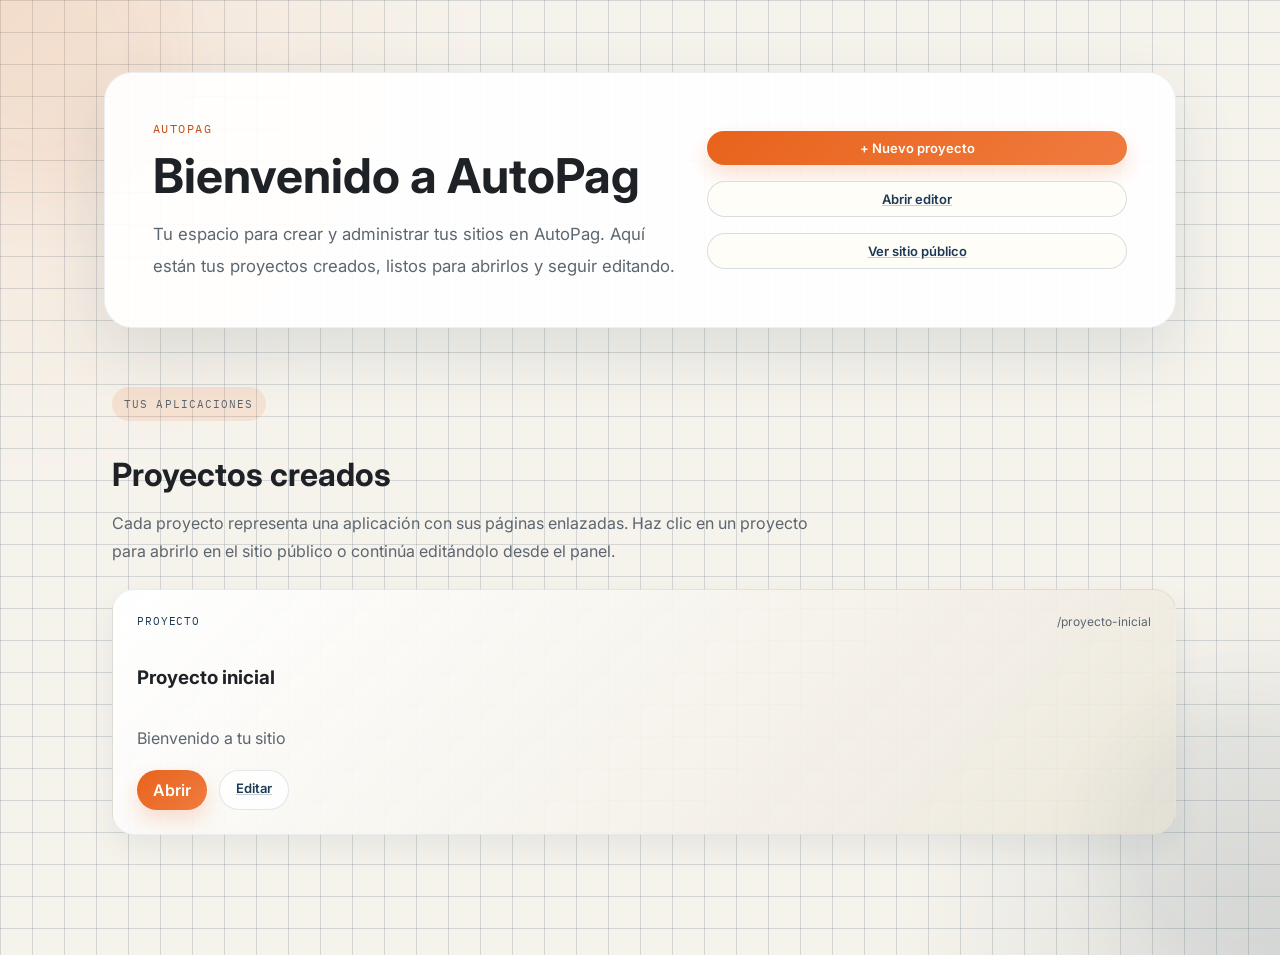
==== commit 6b16ae8e: "feat: implement admin panel and site structure with basic authentication and navigation logic" ====
--- a/builder/index.html
+++ b/builder/index.html
@@ -12,7 +12,7 @@
       <div class="landing-brand">
         <span class="landing-pretitle">AutoPag</span>
         <h1>Bienvenido a AutoPag</h1>
-        <p>Tu espacio para crear y administrar tus sitios autogestionables. Aquí están tus proyectos creados, listos para abrirlos y seguir editando.</p>
+        <p>Tu espacio para crear y administrar tus sitios en AutoPag. Aquí están tus proyectos creados, listos para abrirlos y seguir editando.</p>
       </div>
       <div class="landing-actions">
         <button class="boton-primario" id="btn-crear-proyecto">+ Nuevo proyecto</button>
@@ -32,6 +32,7 @@
   </main>
 
   <script src="js/store.js"></script>
+  <script src="js/ui.js"></script>
   <script src="js/landing.js"></script>
   <script src="js/motion.js"></script>
 </body>
--- a/builder/css/style.css
+++ b/builder/css/style.css
@@ -632,8 +632,15 @@
 }
 
 .bloque-wrapper--completo {
-  width: 100%;
-}
+  max-width: 100%;
+}
+
+.bloque-wrapper--alinear-centro { text-align: center; justify-content: center; align-items: center; }
+.bloque-wrapper--alinear-derecha { text-align: right; justify-content: flex-end; align-items: flex-end; }
+.bloque-wrapper--alinear-izquierda { text-align: left; justify-content: flex-start; align-items: flex-start; }
+
+.bloque-wrapper--espaciado-compacto { padding: 16px 20px; }
+.bloque-wrapper--espaciado-amplio { padding: 80px 40px; }
 
 .bloque-cita {
   margin: 18px 0;
@@ -808,75 +815,187 @@
 }
 
 .barra-admin {
-  background: linear-gradient(180deg, var(--plano) 0%, #214967 100%);
+  background: #112335;
   color: var(--blanco);
   padding: 24px 20px;
-  border-right: 4px solid var(--acento);
-  box-shadow: 12px 0 30px rgba(28, 58, 84, 0.18);
+  border-right: 1px solid rgba(255, 255, 255, 0.08);
+  box-shadow: 12px 0 30px rgba(0, 0, 0, 0.2);
+  display: flex;
+  flex-direction: column;
 }
 
 .barra-admin h1 {
   font-family: var(--fuente-display);
-  font-size: 18px;
-  margin: 0 0 2px;
+  font-size: 20px;
+  margin: 0 0 4px;
+  font-weight: 600;
+  color: #fff;
 }
 
 .barra-admin .subtitulo {
   font-family: var(--fuente-mono);
   font-size: 11px;
-  color: #b9cede;
+  color: rgba(255, 255, 255, 0.5);
   margin: 0 0 24px;
 }
 
+.barra-admin__herramientas {
+  margin-bottom: 16px;
+  display: flex;
+  flex-direction: column;
+  gap: 12px;
+}
+
+.buscar-panel {
+  width: 100%;
+  padding: 10px 14px;
+  background: rgba(255, 255, 255, 0.05);
+  border: 1px solid rgba(255, 255, 255, 0.1);
+  border-radius: 8px;
+  color: white;
+  font-family: var(--fuente-cuerpo);
+  font-size: 13px;
+  transition: all var(--transicion);
+}
+.buscar-panel:focus {
+  background: rgba(255, 255, 255, 0.1);
+  border-color: rgba(255, 255, 255, 0.25);
+  outline: none;
+}
+.buscar-panel::placeholder {
+  color: rgba(255, 255, 255, 0.4);
+}
+
+.lista-proyectos,
 .lista-paginas {
   list-style: none;
   margin: 0 0 18px;
   padding: 0;
   display: flex;
   flex-direction: column;
-  gap: 4px;
-}
-
+  gap: 8px;
+}
+
+.panel-paginas h2 {
+  font-family: var(--fuente-display);
+  font-size: 16px;
+  margin: 0 0 12px;
+  color: #fff;
+  font-weight: 600;
+}
+
+.item-proyecto,
 .item-pagina {
   display: flex;
   align-items: center;
   justify-content: space-between;
   gap: 8px;
-  padding: 10px 12px;
-  border: 1px solid rgba(255, 255, 255, 0.14);
-  background: rgba(255, 255, 255, 0.04);
+  padding: 12px 14px;
+  border: 1px solid transparent;
+  border-radius: 10px;
+  background: transparent;
   cursor: pointer;
   font-size: 14px;
-}
-
+  transition: all 0.2s ease;
+  position: relative;
+  overflow: hidden;
+}
+
+.item-proyecto:hover,
 .item-pagina:hover {
-  background: rgba(255, 255, 255, 0.09);
-}
-
+  background: rgba(255, 255, 255, 0.06);
+}
+
+.item-proyecto.activo,
 .item-pagina.activo {
   border-color: var(--acento);
-  background: rgba(232, 99, 28, 0.18);
-}
-
+  background: rgba(232, 99, 28, 0.08);
+}
+
+.item-proyecto__info,
+.item-pagina__info {
+  display: flex;
+  flex-direction: column;
+  gap: 2px;
+  flex-grow: 1;
+}
+
+.item-proyecto .slug,
 .item-pagina .slug {
   font-family: var(--fuente-mono);
   font-size: 10px;
-  color: #b9cede;
+  color: rgba(255, 255, 255, 0.4);
+}
+
+.badge-estado {
+  display: inline-block;
+  font-size: 9px;
+  text-transform: uppercase;
+  padding: 2px 6px;
+  border-radius: 4px;
+  font-family: var(--fuente-mono);
+  margin-top: 4px;
+  width: fit-content;
+}
+.badge-estado--publicado {
+  background: rgba(46, 213, 115, 0.15);
+  color: #2ed573;
+}
+.badge-estado--borrador {
+  background: rgba(255, 255, 255, 0.1);
+  color: rgba(255, 255, 255, 0.6);
+}
+
+.item-acciones {
+  display: flex;
+  gap: 4px;
+  opacity: 0;
+  transition: opacity 0.2s ease;
+}
+.item-proyecto:hover .item-acciones,
+.item-pagina:hover .item-acciones,
+.item-proyecto.activo .item-acciones,
+.item-pagina.activo .item-acciones {
+  opacity: 1;
+}
+
+.item-accion {
+  background: rgba(255, 255, 255, 0.1);
+  border: none;
+  color: white;
+  width: 24px;
+  height: 24px;
+  border-radius: 4px;
+  display: flex;
+  align-items: center;
+  justify-content: center;
+  cursor: pointer;
+  font-size: 12px;
+  transition: background 0.2s;
+}
+.item-accion:hover {
+  background: rgba(255, 255, 255, 0.2);
 }
 
 .boton-fantasma {
   background: transparent;
-  border: 1px dashed rgba(255, 255, 255, 0.4);
-  color: var(--blanco);
+  border: 1px dashed rgba(255, 255, 255, 0.2);
+  border-radius: 8px;
+  color: rgba(255, 255, 255, 0.8);
   font-family: var(--fuente-cuerpo);
   font-size: 13px;
   padding: 10px 12px;
   width: 100%;
   cursor: pointer;
+  transition: all var(--transicion);
 }
 .boton-fantasma:hover {
-  border-color: var(--acento);
-  color: var(--acento);
+  border-color: rgba(255, 255, 255, 0.4);
+  color: white;
+  background: rgba(255, 255, 255, 0.05);
+}
+.boton-fantasma--compacto {
+  padding: 8px 10px;
 }
 
 .contenido-admin {
@@ -1244,8 +1363,329 @@
   .nav-sitio { gap: 2px 13px; }
 }
 
+/* ============================================================
+   MODALES Y TOASTS
+   ============================================================ */
+
+.modal-root {
+  position: fixed;
+  inset: 0;
+  z-index: 1000;
+  display: flex;
+  align-items: center;
+  justify-content: center;
+  padding: 20px;
+}
+.modal-root[hidden] {
+  display: none !important;
+}
+
+.modal-overlay {
+  position: absolute;
+  inset: 0;
+  background: rgba(28, 58, 84, 0.5);
+  backdrop-filter: blur(4px);
+  animation: fadeIn 200ms ease;
+}
+
+.modal-dialog {
+  position: relative;
+  background: var(--blanco);
+  border-radius: 20px;
+  box-shadow: var(--sombra-suave);
+  max-width: 480px;
+  width: 100%;
+  max-height: 90vh;
+  overflow: hidden;
+  display: flex;
+  flex-direction: column;
+  animation: slideUp 280ms cubic-bezier(0.2, 0.8, 0.2, 1);
+}
+
+.modal-dialog__header {
+  display: flex;
+  align-items: center;
+  justify-content: space-between;
+  padding: 20px 24px;
+  border-bottom: 1px solid var(--linea);
+  background: linear-gradient(135deg, rgba(255,255,255,0.98), rgba(236,231,218,0.95));
+}
+
+.modal-dialog__titulo {
+  font-family: var(--fuente-display);
+  font-size: 18px;
+  margin: 0;
+  color: var(--plano);
+}
+
+.modal-dialog__cerrar {
+  background: none;
+  border: none;
+  font-size: 20px;
+  color: var(--tinta-suave);
+  cursor: pointer;
+  padding: 4px 8px;
+  border-radius: 8px;
+  transition: background var(--transicion), color var(--transicion);
+}
+
+.modal-dialog__cerrar:hover {
+  background: rgba(28, 58, 84, 0.08);
+  color: var(--acento);
+}
+
+.modal-dialog__cuerpo {
+  padding: 24px;
+  overflow-y: auto;
+  flex: 1;
+}
+
+.modal-dialog__acciones {
+  display: flex;
+  gap: 12px;
+  justify-content: flex-end;
+  padding: 16px 24px;
+  border-top: 1px solid var(--linea);
+  background: var(--papel-oscuro);
+}
+
+.modal-texto {
+  line-height: 1.7;
+  color: var(--tinta);
+  margin: 0;
+}
+
+.modal-form {
+  display: flex;
+  flex-direction: column;
+  gap: 16px;
+}
+
+.modal-form--lista {
+  display: flex;
+  flex-direction: column;
+  gap: 8px;
+}
+
+.modal-opcion {
+  display: flex;
+  align-items: center;
+  gap: 12px;
+  padding: 12px 16px;
+  border: 1px solid var(--linea);
+  border-radius: 12px;
+  cursor: pointer;
+  transition: background var(--transicion), border-color var(--transicion);
+}
+
+.modal-opcion:hover {
+  background: var(--papel-oscuro);
+  border-color: var(--plano-claro);
+}
+
+.modal-opcion input[type="radio"] {
+  accent-color: var(--acento);
+}
+
+.modal-opcion span {
+  flex: 1;
+}
+
+.modal-opcion small {
+  display: block;
+  color: var(--tinta-suave);
+  margin-top: 4px;
+}
+
+body.modal-abierto {
+  overflow: hidden;
+}
+
+/* Toasts */
+
+.toast-stack {
+  position: fixed;
+  top: 20px;
+  right: 20px;
+  z-index: 1100;
+  display: flex;
+  flex-direction: column;
+  gap: 12px;
+  pointer-events: none;
+}
+
+.toast {
+  pointer-events: auto;
+  display: flex;
+  align-items: center;
+  gap: 12px;
+  padding: 14px 18px;
+  border-radius: 12px;
+  background: var(--blanco);
+  box-shadow: 0 12px 32px rgba(28, 58, 84, 0.15);
+  font-size: 14px;
+  font-weight: 500;
+  opacity: 0;
+  transform: translateX(30px);
+  transition: opacity 280ms ease, transform 280ms cubic-bezier(0.2, 0.8, 0.2, 1);
+  border: 1px solid var(--linea);
+  min-width: 280px;
+  max-width: 400px;
+}
+
+.toast--visible {
+  opacity: 1;
+  transform: translateX(0);
+}
+
+.toast--success {
+  border-left: 4px solid #1c944c;
+}
+
+.toast--success .toast__icono {
+  color: #1c944c;
+}
+
+.toast--error {
+  border-left: 4px solid #b3261e;
+}
+
+.toast--error .toast__icono {
+  color: #b3261e;
+}
+
+.toast--info {
+  border-left: 4px solid var(--plano);
+}
+
+.toast--info .toast__icono {
+  color: var(--plano);
+}
+
+.toast--warning {
+  border-left: 4px solid var(--acento);
+}
+
+.toast--warning .toast__icono {
+  color: var(--acento);
+}
+
+.toast__icono {
+  font-size: 18px;
+  font-weight: 700;
+  width: 24px;
+  height: 24px;
+  display: flex;
+  align-items: center;
+  justify-content: center;
+  flex-shrink: 0;
+}
+
+.toast__texto {
+  flex: 1;
+  color: var(--tinta);
+}
+
+.toast__cerrar {
+  background: none;
+  border: none;
+  color: var(--tinka-suave);
+  cursor: pointer;
+  font-size: 16px;
+  padding: 4px;
+  border-radius: 6px;
+  transition: background var(--transicion);
+}
+
+.toast__cerrar:hover {
+  background: rgba(28, 58, 84, 0.08);
+}
+
+/* Badge de estado */
+
+.badge-estado {
+  display: inline-flex;
+  align-items: center;
+  gap: 4px;
+  font-family: var(--fuente-mono);
+  font-size: 10px;
+  padding: 4px 8px;
+  border-radius: 999px;
+  margin-left: 8px;
+}
+
+.badge-estado--publicado {
+  background: rgba(28, 148, 76, 0.12);
+  color: #1c944c;
+}
+
+.badge-estado--borrador {
+  background: rgba(232, 99, 28, 0.12);
+  color: var(--acento);
+}
+
+/* Estado vacío mejorado */
+
+.estado-vacio {
+  text-align: center;
+  padding: 48px 24px;
+  color: var(--tinka-suave);
+}
+
+.estado-vacio__icono {
+  font-size: 48px;
+  margin-bottom: 16px;
+  opacity: 0.6;
+}
+
+.estado-vacio--compacto {
+  padding: 32px 16px;
+}
+
+.estado-vacio--compacto .estado-vacio__icono {
+  font-size: 32px;
+  margin-bottom: 12px;
+}
+
+.aviso--sidebar {
+  padding: 16px 12px;
+  font-size: 12px;
+  background: rgba(255, 255, 255, 0.04);
+  border: 1px dashed rgba(255, 255, 255, 0.2);
+  border-radius: 10px;
+}
+
+@keyframes fadeIn {
+  from { opacity: 0; }
+  to { opacity: 1; }
+}
+
+@keyframes slideUp {
+  from { opacity: 0; transform: translateY(20px) scale(0.96); }
+  to { opacity: 1; transform: translateY(0) scale(1); }
+}
+
 @media (max-width: 600px) {
   .landing-header h1 { font-size: clamp(2.4rem, 13vw, 3.4rem); }
+  .toast-stack {
+    top: 12px;
+    right: 12px;
+    left: 12px;
+  }
+  .toast {
+    min-width: auto;
+    max-width: none;
+  }
+  .modal-dialog {
+    max-height: 95vh;
+    border-radius: 16px;
+  }
+  .modal-dialog__header,
+  .modal-dialog__cuerpo,
+  .modal-dialog__acciones {
+    padding-left: 18px;
+    padding-right: 18px;
+  }
   .dashboard-hero { padding: 30px 24px; }
   .dashboard-hero h1 { font-size: 34px; }
   .dashboard-tarjeta { padding: 20px; }
